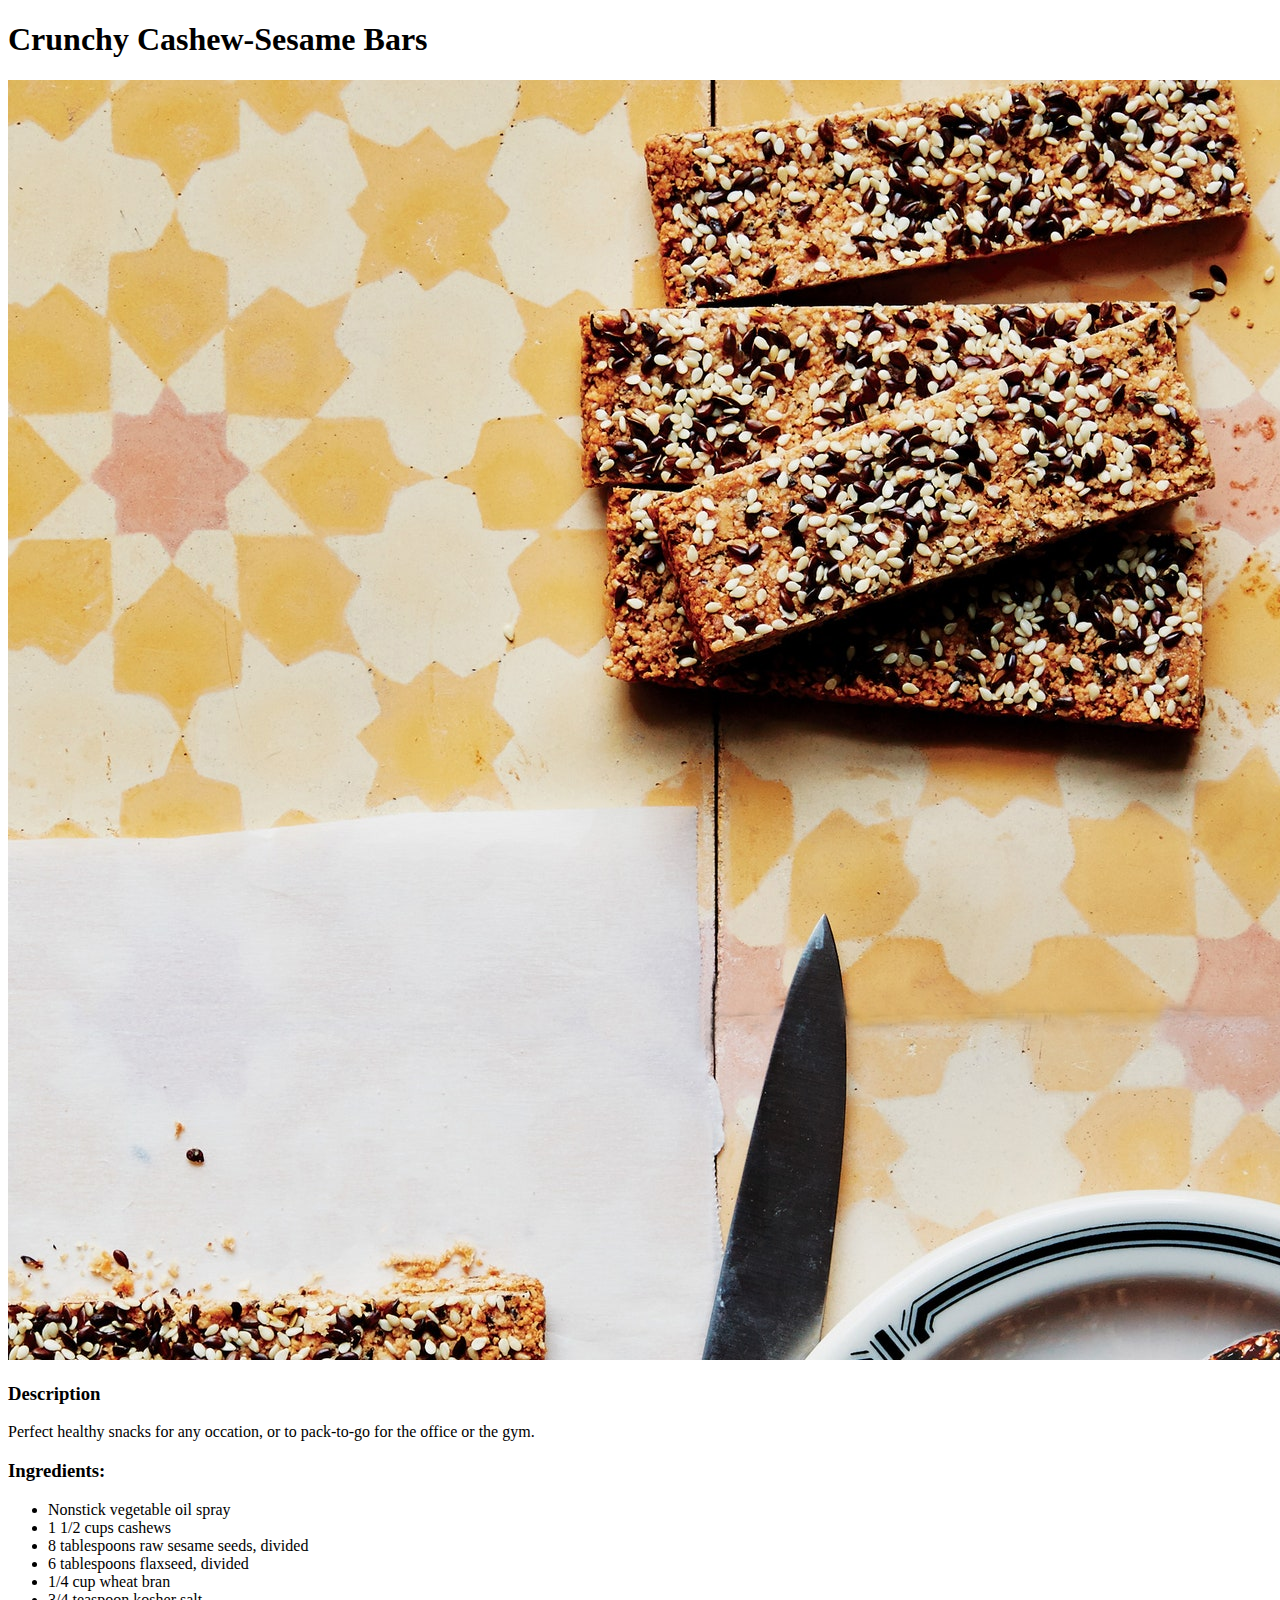
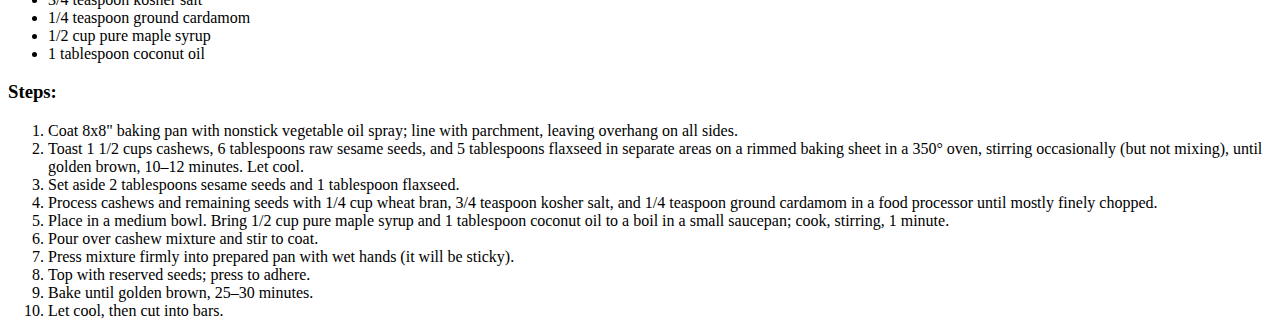
==== recipes/cashew_bars.html @ 165944e6 "added cashew bar and croissant recipes. Linked to index.html" ====
<!DOCTYPE html>
<html lang="en">
<head>
    <meta charset="UTF-8">
    <meta http-equiv="X-UA-Compatible" content="IE=edge">
    <meta name="viewport" content="width=device-width, initial-scale=1.0">
    <title>Document</title>
</head>
<body>
    <h1>Crunchy Cashew-Sesame Bars</h1>
    <img src="../images/cashew_bars.jpeg" alt="Cashew Bars">
    <h3>Description</h3>
    <p>Perfect healthy snacks for any occation, or to pack-to-go for the office or the gym.</p>
    <h3>Ingredients: </h3>
    <ul>
        <li>Nonstick vegetable oil spray</li>
        <li>1 1/2 cups cashews</li>
        <li>8 tablespoons raw sesame seeds, divided</li>
        <li>6 tablespoons flaxseed, divided</li>
        <li>1/4 cup wheat bran</li>
        <li>3/4 teaspoon kosher salt</li>
        <li>1/4 teaspoon ground cardamom</li>
        <li>1/2 cup pure maple syrup</li>
        <li>1 tablespoon coconut oil</li>
    </ul>
    
    <h3>Steps: </h3>
    <ol>
        <li>Coat 8x8" baking pan with nonstick vegetable oil spray; line with parchment, leaving overhang on all sides.</li>
        <li>Toast 1 1/2 cups cashews, 6 tablespoons raw sesame seeds, and 5 tablespoons flaxseed in separate areas on a
            rimmed
            baking sheet in a 350° oven, stirring occasionally (but not mixing), until golden brown, 10–12 minutes. Let
            cool.</li>
        <li>Set aside 2 tablespoons sesame seeds and 1 tablespoon flaxseed.</li>
        <li>Process cashews and remaining seeds with 1/4 cup wheat bran, 3/4 teaspoon kosher salt, and 1/4 teaspoon ground
            cardamom
            in a food processor until mostly finely chopped.</li>
        <li>Place in a medium bowl. Bring 1/2 cup pure maple syrup and 1 tablespoon coconut oil to a boil in a small
            saucepan; cook,
            stirring, 1 minute.</li>
        <li>Pour over cashew mixture and stir to coat.</li>
        <li>Press mixture firmly into prepared pan with wet hands (it will be sticky).</li>
        <li>Top with reserved seeds; press to adhere.</li>
        <li>Bake until golden brown, 25–30 minutes.</li>
        <li>Let cool, then cut into bars.</li>
    </ol>
    
</body>
</html>
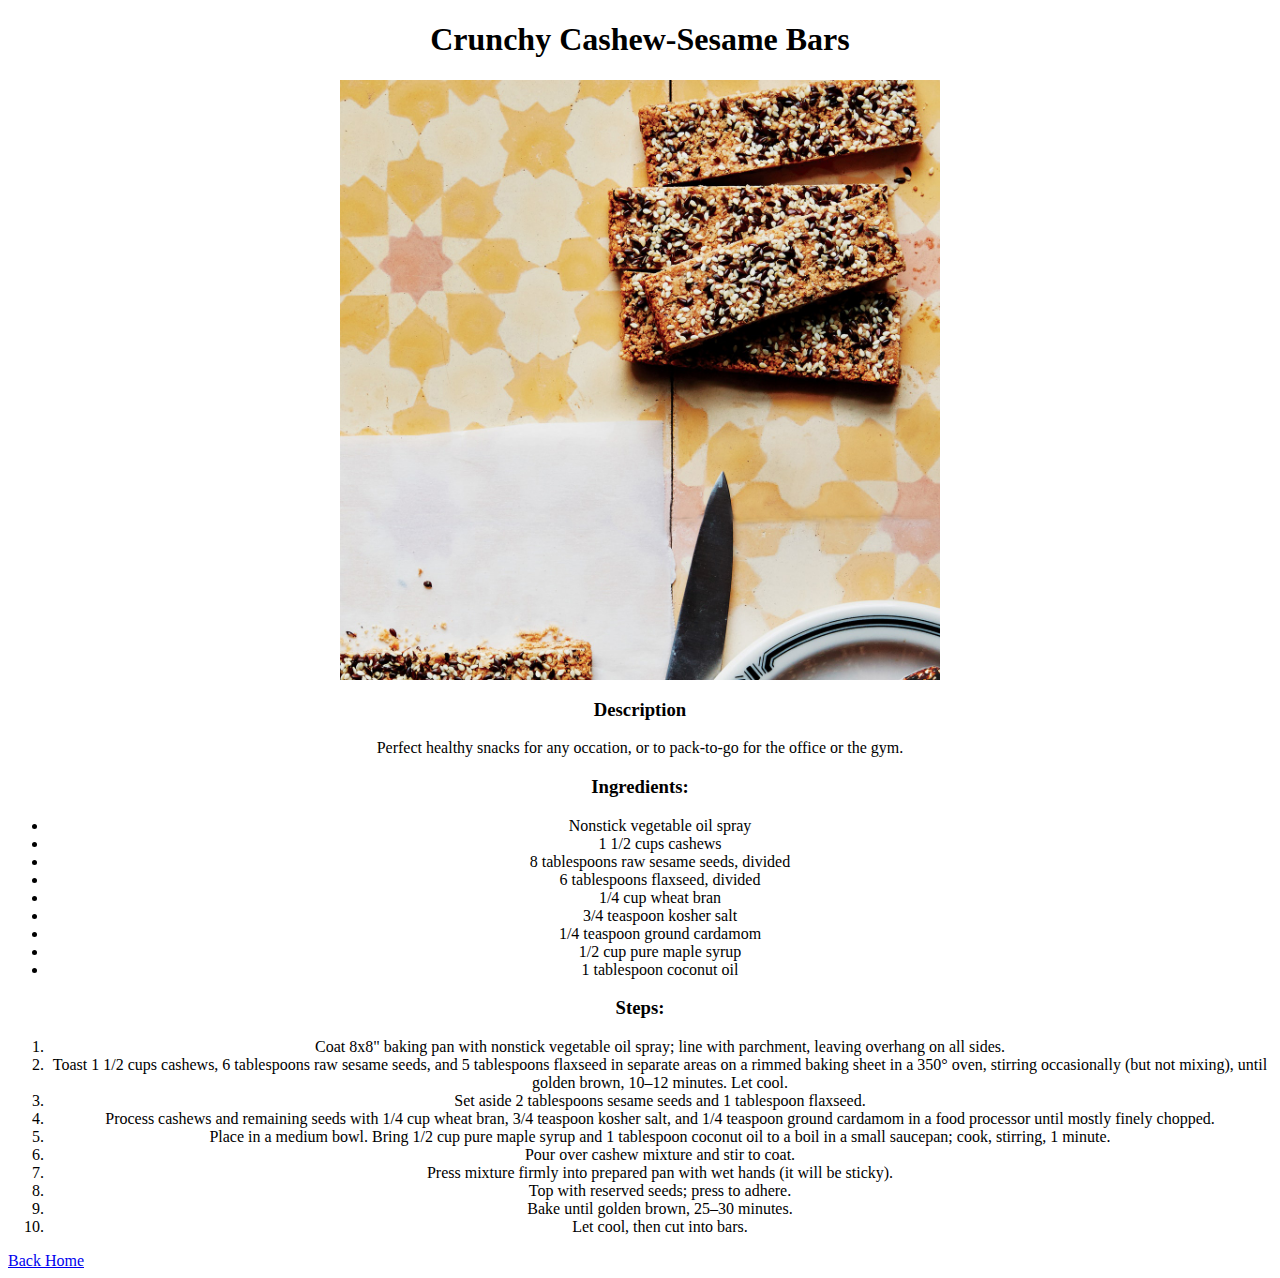
==== commit a1a99a5e: "External css created for styling" ====
--- a/recipes/cashew_bars.html
+++ b/recipes/cashew_bars.html
@@ -4,46 +4,53 @@
     <meta charset="UTF-8">
     <meta http-equiv="X-UA-Compatible" content="IE=edge">
     <meta name="viewport" content="width=device-width, initial-scale=1.0">
-    <title>Document</title>
+    <link rel="stylesheet" href="../style.css">
+    <title>Cashew Bars</title>
 </head>
 <body>
-    <h1>Crunchy Cashew-Sesame Bars</h1>
-    <img src="../images/cashew_bars.jpeg" alt="Cashew Bars">
-    <h3>Description</h3>
-    <p>Perfect healthy snacks for any occation, or to pack-to-go for the office or the gym.</p>
-    <h3>Ingredients: </h3>
-    <ul>
-        <li>Nonstick vegetable oil spray</li>
-        <li>1 1/2 cups cashews</li>
-        <li>8 tablespoons raw sesame seeds, divided</li>
-        <li>6 tablespoons flaxseed, divided</li>
-        <li>1/4 cup wheat bran</li>
-        <li>3/4 teaspoon kosher salt</li>
-        <li>1/4 teaspoon ground cardamom</li>
-        <li>1/2 cup pure maple syrup</li>
-        <li>1 tablespoon coconut oil</li>
-    </ul>
-    
-    <h3>Steps: </h3>
-    <ol>
-        <li>Coat 8x8" baking pan with nonstick vegetable oil spray; line with parchment, leaving overhang on all sides.</li>
-        <li>Toast 1 1/2 cups cashews, 6 tablespoons raw sesame seeds, and 5 tablespoons flaxseed in separate areas on a
-            rimmed
-            baking sheet in a 350° oven, stirring occasionally (but not mixing), until golden brown, 10–12 minutes. Let
-            cool.</li>
-        <li>Set aside 2 tablespoons sesame seeds and 1 tablespoon flaxseed.</li>
-        <li>Process cashews and remaining seeds with 1/4 cup wheat bran, 3/4 teaspoon kosher salt, and 1/4 teaspoon ground
-            cardamom
-            in a food processor until mostly finely chopped.</li>
-        <li>Place in a medium bowl. Bring 1/2 cup pure maple syrup and 1 tablespoon coconut oil to a boil in a small
-            saucepan; cook,
-            stirring, 1 minute.</li>
-        <li>Pour over cashew mixture and stir to coat.</li>
-        <li>Press mixture firmly into prepared pan with wet hands (it will be sticky).</li>
-        <li>Top with reserved seeds; press to adhere.</li>
-        <li>Bake until golden brown, 25–30 minutes.</li>
-        <li>Let cool, then cut into bars.</li>
-    </ol>
+    <h1 class="title">Crunchy Cashew-Sesame Bars</h1>
+    <img class="dish-photo" src="../images/cashew_bars.jpeg" alt="Cashew Bars">
+    <div class="container description-container">
+        <h3 class="title subtitle">Description</h3>
+        <p class="description">Perfect healthy snacks for any occation, or to pack-to-go for the office or the gym.</p>
+    </div>
+    <h3 class="title subtitle">Ingredients: </h3>
+    <div class="container ingredients-container">
+        <ul>
+            <li>Nonstick vegetable oil spray</li>
+            <li>1 1/2 cups cashews</li>
+            <li>8 tablespoons raw sesame seeds, divided</li>
+            <li>6 tablespoons flaxseed, divided</li>
+            <li>1/4 cup wheat bran</li>
+            <li>3/4 teaspoon kosher salt</li>
+            <li>1/4 teaspoon ground cardamom</li>
+            <li>1/2 cup pure maple syrup</li>
+            <li>1 tablespoon coconut oil</li>
+        </ul>
+    </div>
+    <h3 class="title subtitle">Steps: </h3>
+    <div class="container steps-container">
+        <ol>
+            <li>Coat 8x8" baking pan with nonstick vegetable oil spray; line with parchment, leaving overhang on all sides.</li>
+            <li>Toast 1 1/2 cups cashews, 6 tablespoons raw sesame seeds, and 5 tablespoons flaxseed in separate areas on a
+                rimmed
+                baking sheet in a 350° oven, stirring occasionally (but not mixing), until golden brown, 10–12 minutes. Let
+                cool.</li>
+            <li>Set aside 2 tablespoons sesame seeds and 1 tablespoon flaxseed.</li>
+            <li>Process cashews and remaining seeds with 1/4 cup wheat bran, 3/4 teaspoon kosher salt, and 1/4 teaspoon ground
+                cardamom
+                in a food processor until mostly finely chopped.</li>
+            <li>Place in a medium bowl. Bring 1/2 cup pure maple syrup and 1 tablespoon coconut oil to a boil in a small
+                saucepan; cook,
+                stirring, 1 minute.</li>
+            <li>Pour over cashew mixture and stir to coat.</li>
+            <li>Press mixture firmly into prepared pan with wet hands (it will be sticky).</li>
+            <li>Top with reserved seeds; press to adhere.</li>
+            <li>Bake until golden brown, 25–30 minutes.</li>
+            <li>Let cool, then cut into bars.</li>
+        </ol>
+    </div>  
+    <a href="../index.html">Back Home</a>
     
 </body>
 </html>--- a/style.css
+++ b/style.css
@@ -0,0 +1,19 @@
+.dish-photo {
+  height: auto;
+  width: 600px;
+  display: block;
+  margin-left: auto;
+  margin-right: auto;
+}
+
+.title {
+  text-align: center;
+}
+
+.description {
+  text-align: center;
+}
+
+.container {
+  text-align: center;
+}
